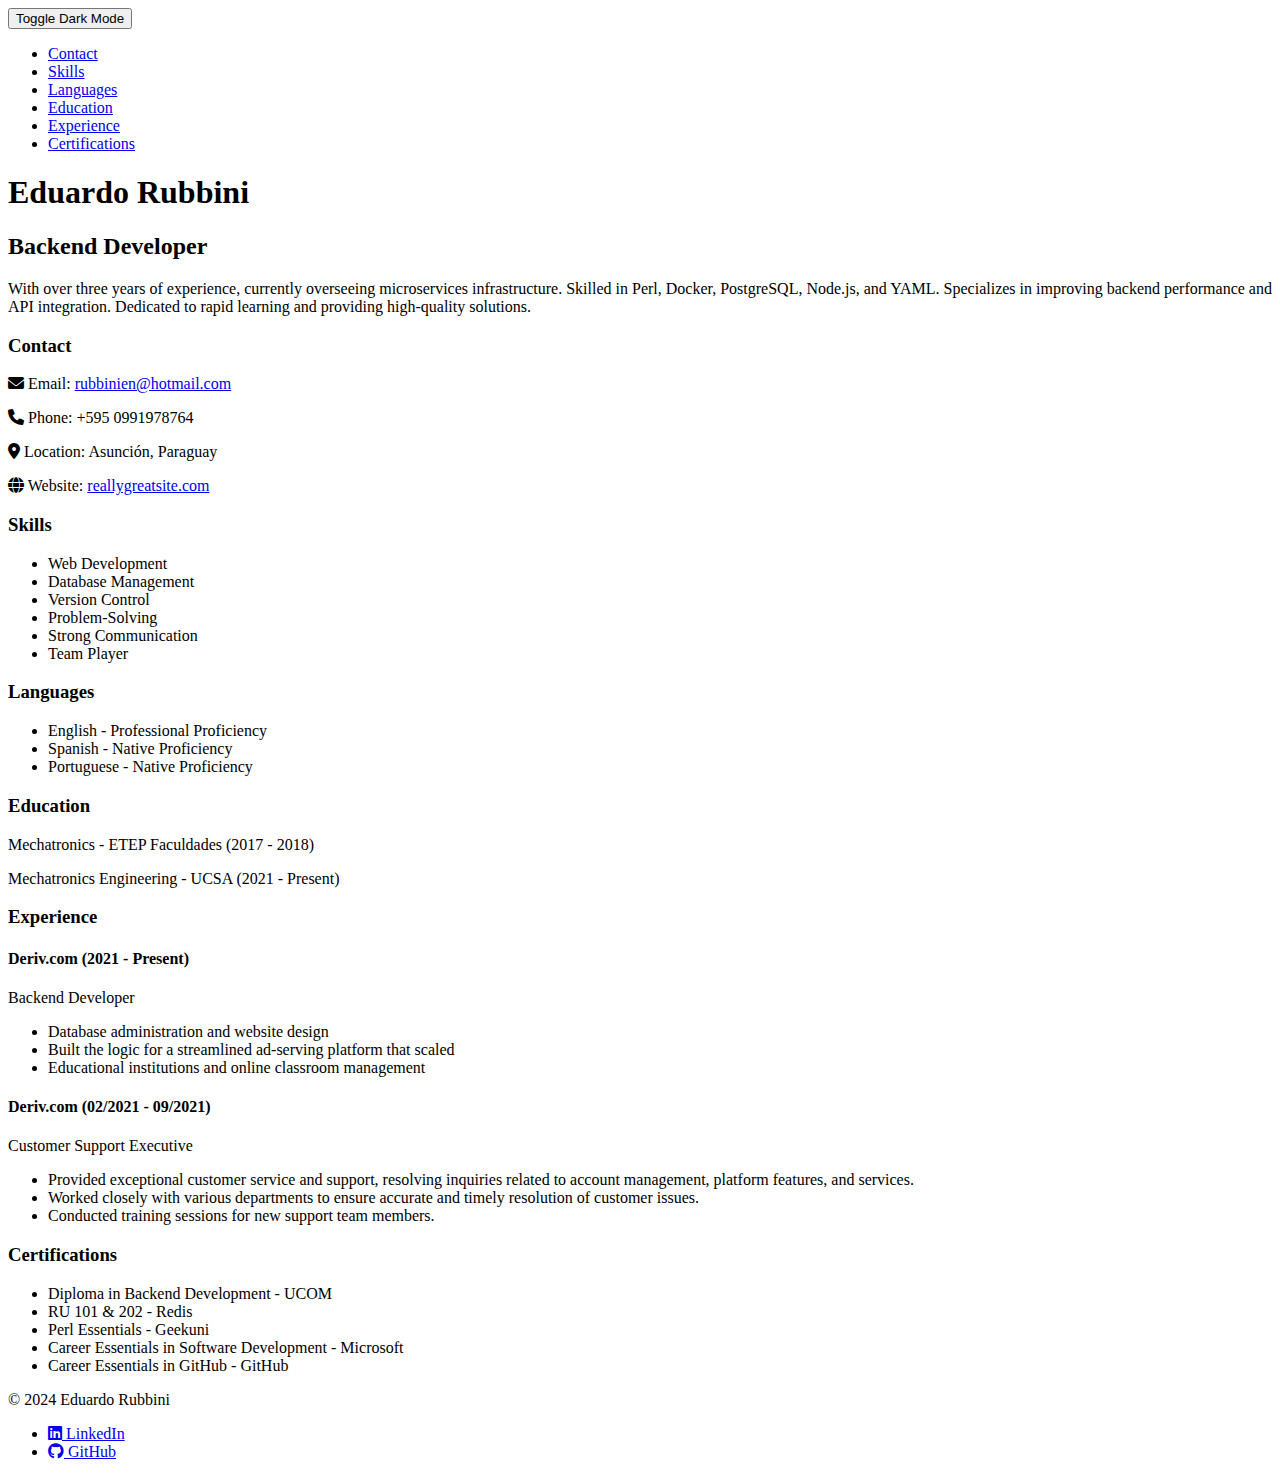
==== resume_en.html @ 29ddb5d4 "Create resume_en.html" ====
<!DOCTYPE html>
<html lang="en">
<head>
    <meta charset="UTF-8">
    <meta name="viewport" content="width=device-width, initial-scale=1.0">
    <title>Eduardo Rubbini - Resume</title>
    <meta name="description" content="Eduardo Rubbini's professional resume, showcasing skills, experience, and education.">
    <link rel="stylesheet" href="styles.css">
    <link rel="stylesheet" href="https://cdnjs.cloudflare.com/ajax/libs/font-awesome/6.0.0-beta3/css/all.min.css">
    <link rel="icon" href="favicon.ico" type="image/x-icon">
    <script src="scripts.js" defer></script>
    <script async src="https://www.googletagmanager.com/gtag/js?id=YOUR_TRACKING_ID"></script>
    <script>
        window.dataLayer = window.dataLayer || [];
        function gtag(){dataLayer.push(arguments);}
        gtag('js', new Date());
        gtag('config', 'YOUR_TRACKING_ID');
    </script>
</head>
<body>
    <button id="darkModeToggle">Toggle Dark Mode</button>
    <nav aria-label="Main Navigation">
        <ul>
            <li><a href="#contact">Contact</a></li>
            <li><a href="#skills">Skills</a></li>
            <li><a href="#languages">Languages</a></li>
            <li><a href="#education">Education</a></li>
            <li><a href="#experience">Experience</a></li>
            <li><a href="#certifications">Certifications</a></li>
        </ul>
    </nav>
    <div class="container">
        <h1>Eduardo Rubbini</h1>
        <h2>Backend Developer</h2>
        <p>With over three years of experience, currently overseeing microservices infrastructure. Skilled in Perl, Docker, PostgreSQL, Node.js, and YAML. Specializes in improving backend performance and API integration. Dedicated to rapid learning and providing high-quality solutions.</p>

        <h3 id="contact">Contact</h3>
        <p><i class="fas fa-envelope"></i> Email: <a href="mailto:rubbinien@hotmail.com">rubbinien@hotmail.com</a></p>
        <p><i class="fas fa-phone"></i> Phone: +595 0991978764</p>
        <p><i class="fas fa-map-marker-alt"></i> Location: Asunción, Paraguay</p>
        <p><i class="fas fa-globe"></i> Website: <a href="http://reallygreatsite.com">reallygreatsite.com</a></p>

        <h3 id="skills">Skills</h3>
        <ul>
            <li>Web Development</li>
            <li>Database Management</li>
            <li>Version Control</li>
            <li>Problem-Solving</li>
            <li>Strong Communication</li>
            <li>Team Player</li>
        </ul>

        <h3 id="languages">Languages</h3>
        <ul>
            <li>English - Professional Proficiency</li>
            <li>Spanish - Native Proficiency</li>
            <li>Portuguese - Native Proficiency</li>
        </ul>

        <h3 id="education">Education</h3>
        <p>Mechatronics - ETEP Faculdades (2017 - 2018)</p>
        <p>Mechatronics Engineering - UCSA (2021 - Present)</p>

        <h3 id="experience">Experience</h3>
        <h4>Deriv.com (2021 - Present)</h4>
        <p>Backend Developer</p>
        <ul>
            <li>Database administration and website design</li>
            <li>Built the logic for a streamlined ad-serving platform that scaled</li>
            <li>Educational institutions and online classroom management</li>
        </ul>

        <h4>Deriv.com (02/2021 - 09/2021)</h4>
        <p>Customer Support Executive</p>
        <ul>
            <li>Provided exceptional customer service and support, resolving inquiries related to account management, platform features, and services.</li>
            <li>Worked closely with various departments to ensure accurate and timely resolution of customer issues.</li>
            <li>Conducted training sessions for new support team members.</li>
        </ul>

        <h3 id="certifications">Certifications</h3>
        <ul>
            <li>Diploma in Backend Development - UCOM</li>
            <li>RU 101 & 202 - Redis</li>
            <li>Perl Essentials - Geekuni</li>
            <li>Career Essentials in Software Development - Microsoft</li>
            <li>Career Essentials in GitHub - GitHub</li>
        </ul>
    </div>
    <footer>
        <p>&copy; 2024 Eduardo Rubbini</p>
        <ul>
            <li><a href="https://linkedin.com/in/eduardo-rubbini"><i class="fab fa-linkedin"></i> LinkedIn</a></li>
            <li><a href="https://github.com/eduardo-deriv"><i class="fab fa-github"></i> GitHub</a></li>
        </ul>
    </footer>
</body>
</html>
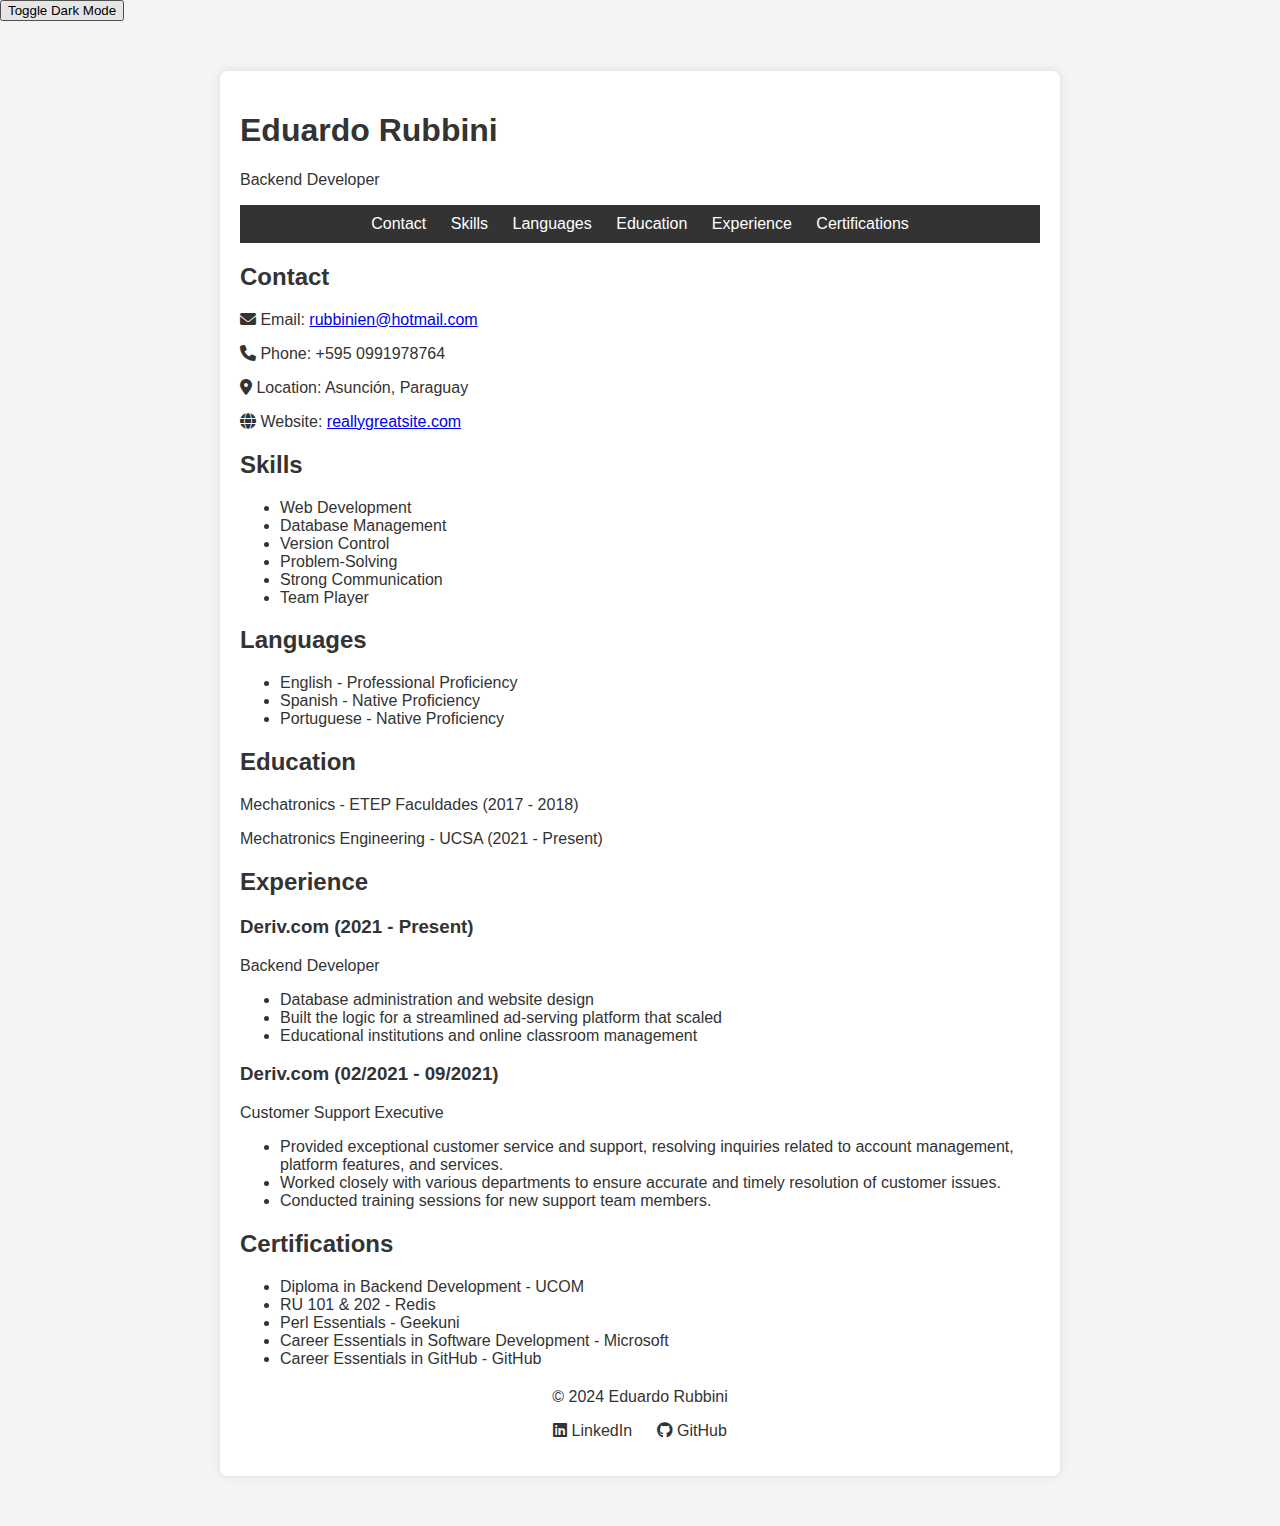
==== commit 25b84a1a: "Update resume_en.html" ====
--- a/resume_en.html
+++ b/resume_en.html
@@ -5,94 +5,102 @@
     <meta name="viewport" content="width=device-width, initial-scale=1.0">
     <title>Eduardo Rubbini - Resume</title>
     <meta name="description" content="Eduardo Rubbini's professional resume, showcasing skills, experience, and education.">
+    <link rel="stylesheet" href="https://fonts.googleapis.com/css?family=Roboto:400,700&display=swap">
     <link rel="stylesheet" href="styles.css">
     <link rel="stylesheet" href="https://cdnjs.cloudflare.com/ajax/libs/font-awesome/6.0.0-beta3/css/all.min.css">
     <link rel="icon" href="favicon.ico" type="image/x-icon">
     <script src="scripts.js" defer></script>
-    <script async src="https://www.googletagmanager.com/gtag/js?id=YOUR_TRACKING_ID"></script>
-    <script>
-        window.dataLayer = window.dataLayer || [];
-        function gtag(){dataLayer.push(arguments);}
-        gtag('js', new Date());
-        gtag('config', 'YOUR_TRACKING_ID');
-    </script>
 </head>
 <body>
     <button id="darkModeToggle">Toggle Dark Mode</button>
-    <nav aria-label="Main Navigation">
-        <ul>
-            <li><a href="#contact">Contact</a></li>
-            <li><a href="#skills">Skills</a></li>
-            <li><a href="#languages">Languages</a></li>
-            <li><a href="#education">Education</a></li>
-            <li><a href="#experience">Experience</a></li>
-            <li><a href="#certifications">Certifications</a></li>
-        </ul>
-    </nav>
     <div class="container">
-        <h1>Eduardo Rubbini</h1>
-        <h2>Backend Developer</h2>
-        <p>With over three years of experience, currently overseeing microservices infrastructure. Skilled in Perl, Docker, PostgreSQL, Node.js, and YAML. Specializes in improving backend performance and API integration. Dedicated to rapid learning and providing high-quality solutions.</p>
+        <header class="header">
+            <h1>Eduardo Rubbini</h1>
+            <p>Backend Developer</p>
+        </header>
+        <nav class="nav">
+            <ul>
+                <li><a href="#contact">Contact</a></li>
+                <li><a href="#skills">Skills</a></li>
+                <li><a href="#languages">Languages</a></li>
+                <li><a href="#education">Education</a></li>
+                <li><a href="#experience">Experience</a></li>
+                <li><a href="#certifications">Certifications</a></li>
+            </ul>
+        </nav>
+        <main>
+            <section id="contact">
+                <h2>Contact</h2>
+                <p><i class="fas fa-envelope"></i> Email: <a href="mailto:rubbinien@hotmail.com">rubbinien@hotmail.com</a></p>
+                <p><i class="fas fa-phone"></i> Phone: +595 0991978764</p>
+                <p><i class="fas fa-map-marker-alt"></i> Location: Asunción, Paraguay</p>
+                <p><i class="fas fa-globe"></i> Website: <a href="http://reallygreatsite.com">reallygreatsite.com</a></p>
+            </section>
 
-        <h3 id="contact">Contact</h3>
-        <p><i class="fas fa-envelope"></i> Email: <a href="mailto:rubbinien@hotmail.com">rubbinien@hotmail.com</a></p>
-        <p><i class="fas fa-phone"></i> Phone: +595 0991978764</p>
-        <p><i class="fas fa-map-marker-alt"></i> Location: Asunción, Paraguay</p>
-        <p><i class="fas fa-globe"></i> Website: <a href="http://reallygreatsite.com">reallygreatsite.com</a></p>
+            <section id="skills">
+                <h2>Skills</h2>
+                <ul>
+                    <li>Web Development</li>
+                    <li>Database Management</li>
+                    <li>Version Control</li>
+                    <li>Problem-Solving</li>
+                    <li>Strong Communication</li>
+                    <li>Team Player</li>
+                </ul>
+            </section>
 
-        <h3 id="skills">Skills</h3>
-        <ul>
-            <li>Web Development</li>
-            <li>Database Management</li>
-            <li>Version Control</li>
-            <li>Problem-Solving</li>
-            <li>Strong Communication</li>
-            <li>Team Player</li>
-        </ul>
+            <section id="languages">
+                <h2>Languages</h2>
+                <ul>
+                    <li>English - Professional Proficiency</li>
+                    <li>Spanish - Native Proficiency</li>
+                    <li>Portuguese - Native Proficiency</li>
+                </ul>
+            </section>
 
-        <h3 id="languages">Languages</h3>
-        <ul>
-            <li>English - Professional Proficiency</li>
-            <li>Spanish - Native Proficiency</li>
-            <li>Portuguese - Native Proficiency</li>
-        </ul>
+            <section id="education">
+                <h2>Education</h2>
+                <p>Mechatronics - ETEP Faculdades (2017 - 2018)</p>
+                <p>Mechatronics Engineering - UCSA (2021 - Present)</p>
+            </section>
 
-        <h3 id="education">Education</h3>
-        <p>Mechatronics - ETEP Faculdades (2017 - 2018)</p>
-        <p>Mechatronics Engineering - UCSA (2021 - Present)</p>
+            <section id="experience">
+                <h2>Experience</h2>
+                <h3>Deriv.com (2021 - Present)</h3>
+                <p>Backend Developer</p>
+                <ul>
+                    <li>Database administration and website design</li>
+                    <li>Built the logic for a streamlined ad-serving platform that scaled</li>
+                    <li>Educational institutions and online classroom management</li>
+                </ul>
 
-        <h3 id="experience">Experience</h3>
-        <h4>Deriv.com (2021 - Present)</h4>
-        <p>Backend Developer</p>
-        <ul>
-            <li>Database administration and website design</li>
-            <li>Built the logic for a streamlined ad-serving platform that scaled</li>
-            <li>Educational institutions and online classroom management</li>
-        </ul>
+                <h3>Deriv.com (02/2021 - 09/2021)</h3>
+                <p>Customer Support Executive</p>
+                <ul>
+                    <li>Provided exceptional customer service and support, resolving inquiries related to account management, platform features, and services.</li>
+                    <li>Worked closely with various departments to ensure accurate and timely resolution of customer issues.</li>
+                    <li>Conducted training sessions for new support team members.</li>
+                </ul>
+            </section>
 
-        <h4>Deriv.com (02/2021 - 09/2021)</h4>
-        <p>Customer Support Executive</p>
-        <ul>
-            <li>Provided exceptional customer service and support, resolving inquiries related to account management, platform features, and services.</li>
-            <li>Worked closely with various departments to ensure accurate and timely resolution of customer issues.</li>
-            <li>Conducted training sessions for new support team members.</li>
-        </ul>
-
-        <h3 id="certifications">Certifications</h3>
-        <ul>
-            <li>Diploma in Backend Development - UCOM</li>
-            <li>RU 101 & 202 - Redis</li>
-            <li>Perl Essentials - Geekuni</li>
-            <li>Career Essentials in Software Development - Microsoft</li>
-            <li>Career Essentials in GitHub - GitHub</li>
-        </ul>
+            <section id="certifications">
+                <h2>Certifications</h2>
+                <ul>
+                    <li>Diploma in Backend Development - UCOM</li>
+                    <li>RU 101 & 202 - Redis</li>
+                    <li>Perl Essentials - Geekuni</li>
+                    <li>Career Essentials in Software Development - Microsoft</li>
+                    <li>Career Essentials in GitHub - GitHub</li>
+                </ul>
+            </section>
+        </main>
+        <footer>
+            <p>&copy; 2024 Eduardo Rubbini</p>
+            <ul>
+                <li><a href="https://linkedin.com/in/eduardo-rubbini"><i class="fab fa-linkedin"></i> LinkedIn</a></li>
+                <li><a href="https://github.com/eduardo-deriv"><i class="fab fa-github"></i> GitHub</a></li>
+            </ul>
+        </footer>
     </div>
-    <footer>
-        <p>&copy; 2024 Eduardo Rubbini</p>
-        <ul>
-            <li><a href="https://linkedin.com/in/eduardo-rubbini"><i class="fab fa-linkedin"></i> LinkedIn</a></li>
-            <li><a href="https://github.com/eduardo-deriv"><i class="fab fa-github"></i> GitHub</a></li>
-        </ul>
-    </footer>
 </body>
 </html>
--- a/styles.css
+++ b/styles.css
@@ -0,0 +1,72 @@
+body {
+    font-family: Arial, sans-serif;
+    margin: 0;
+    padding: 0;
+    background-color: #f4f4f4;
+    color: #333;
+}
+.container {
+    max-width: 800px;
+    margin: 50px auto;
+    padding: 20px;
+    background: white;
+    box-shadow: 0 0 10px rgba(0,0,0,0.1);
+    border-radius: 8px;
+}
+h1, h2, h3, h4 {
+    color: #333;
+}
+.nav {
+    background: #333;
+    padding: 10px;
+    text-align: center;
+}
+.nav ul {
+    list-style: none;
+    padding: 0;
+    margin: 0;
+}
+.nav ul li {
+    display: inline;
+    margin: 0 10px;
+}
+.nav ul li a {
+    color: white;
+    text-decoration: none;
+}
+.dark-mode {
+    background-color: #333;
+    color: #f4f4f4;
+}
+.dark-mode .container {
+    background: #444;
+}
+html {
+    scroll-behavior: smooth;
+}
+@media (max-width: 600px) {
+    .container {
+        margin: 20px;
+        padding: 10px;
+    }
+    .nav ul li {
+        display: block;
+        margin: 5px 0;
+    }
+}
+footer {
+    text-align: center;
+    margin-top: 20px;
+}
+footer ul {
+    list-style: none;
+    padding: 0;
+}
+footer ul li {
+    display: inline;
+    margin: 0 10px;
+}
+footer ul li a {
+    color: #333;
+    text-decoration: none;
+}
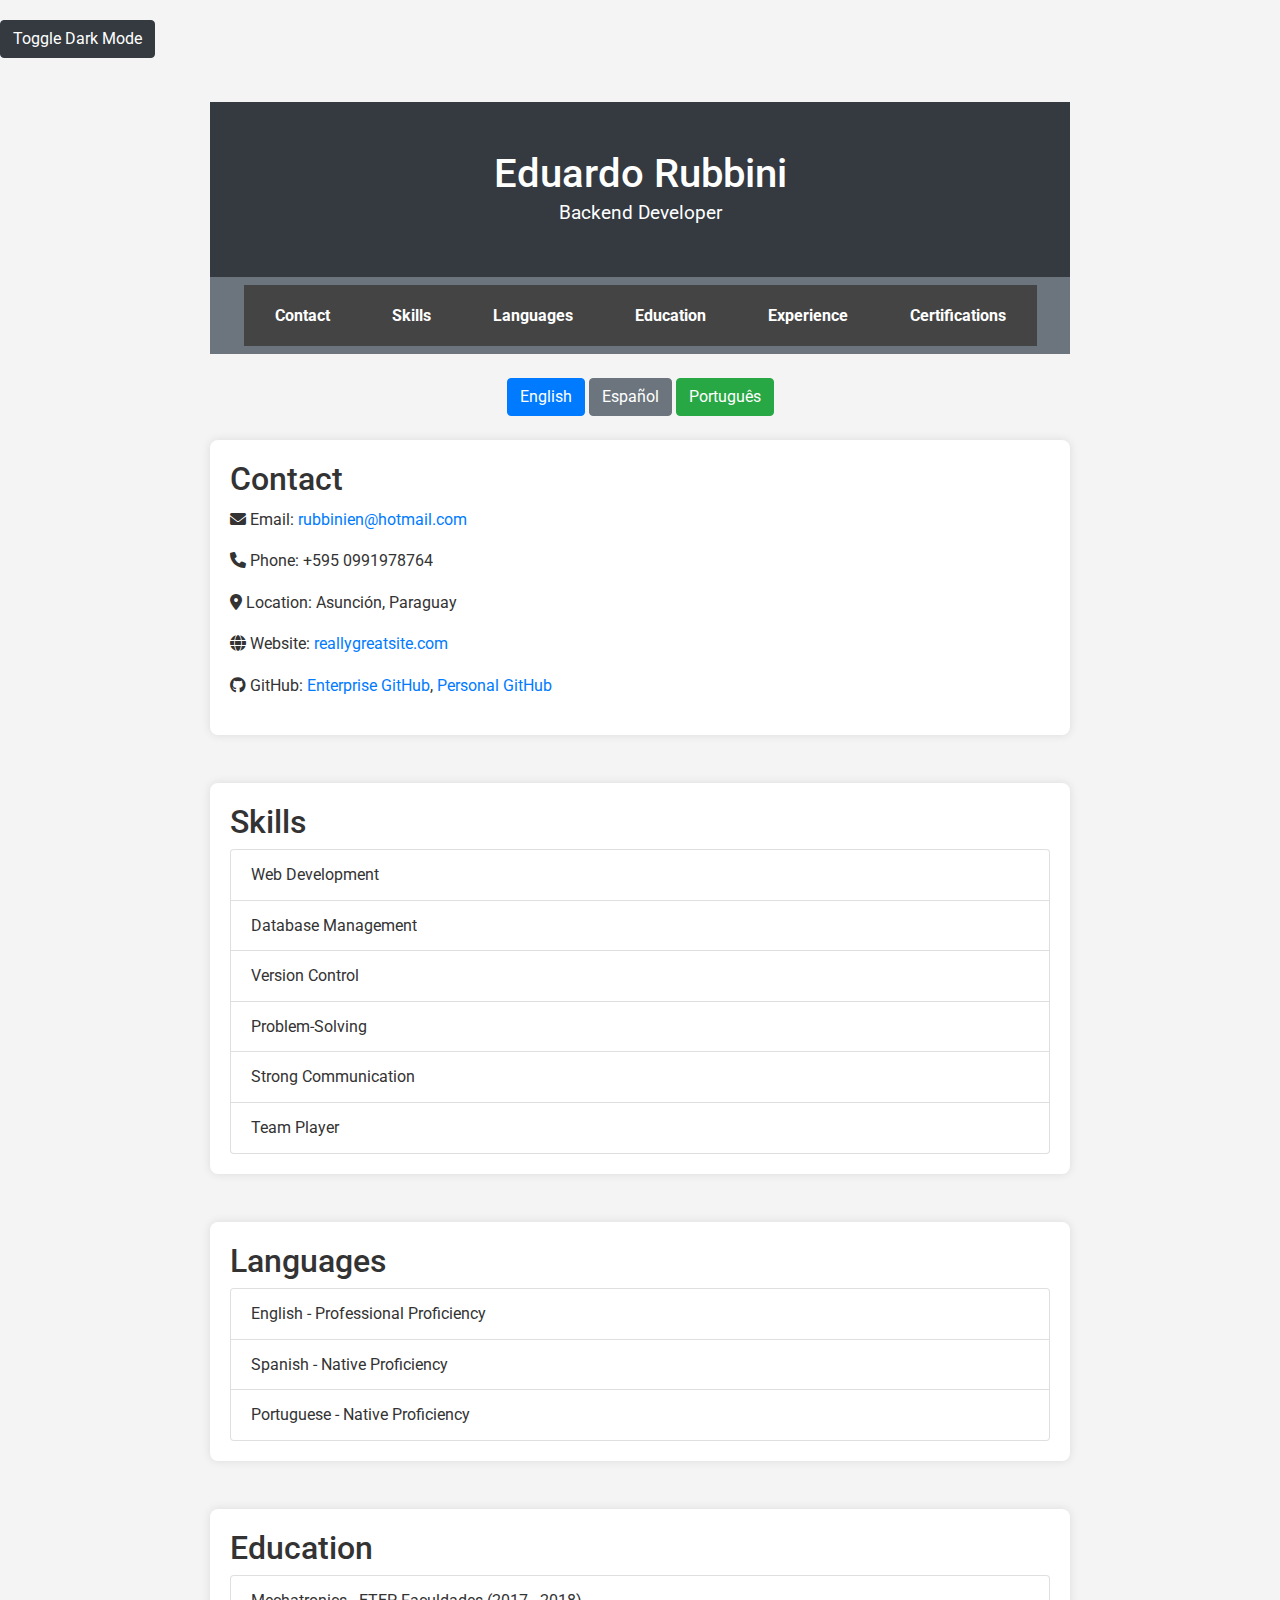
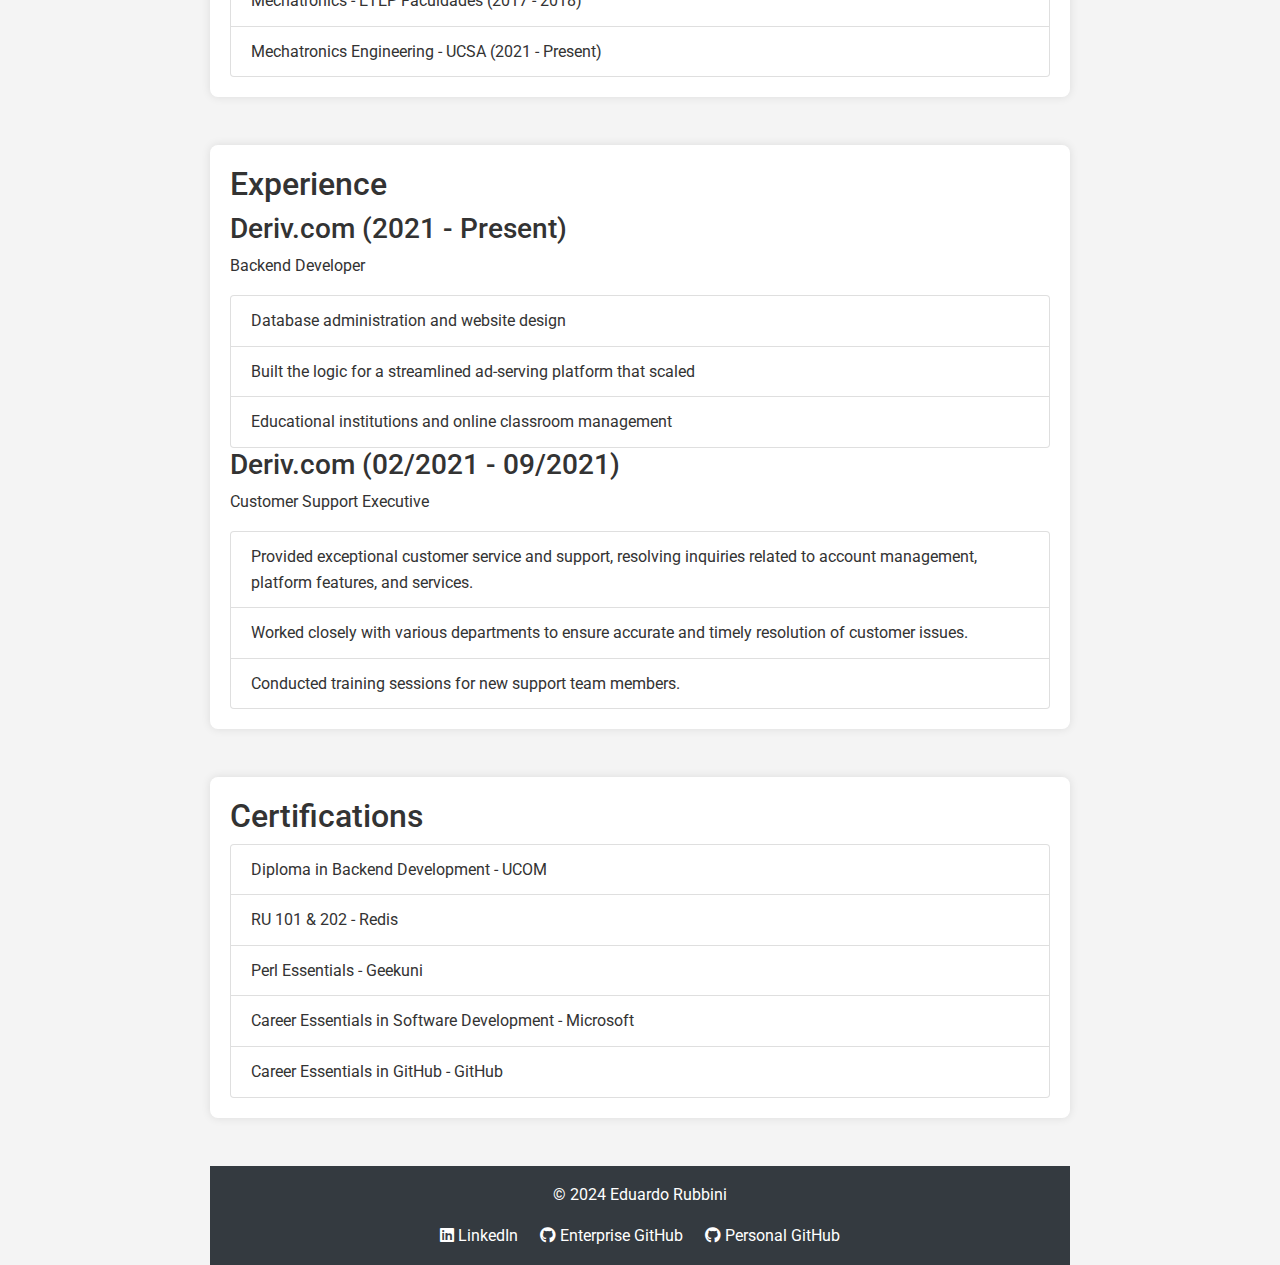
==== commit 6a7d804a: "Update resume_en.html" ====
--- a/resume_en.html
+++ b/resume_en.html
@@ -5,100 +5,113 @@
     <meta name="viewport" content="width=device-width, initial-scale=1.0">
     <title>Eduardo Rubbini - Resume</title>
     <meta name="description" content="Eduardo Rubbini's professional resume, showcasing skills, experience, and education.">
+    <link href="https://stackpath.bootstrapcdn.com/bootstrap/4.5.2/css/bootstrap.min.css" rel="stylesheet">
     <link rel="stylesheet" href="https://fonts.googleapis.com/css?family=Roboto:400,700&display=swap">
     <link rel="stylesheet" href="styles.css">
     <link rel="stylesheet" href="https://cdnjs.cloudflare.com/ajax/libs/font-awesome/6.0.0-beta3/css/all.min.css">
     <link rel="icon" href="favicon.ico" type="image/x-icon">
+    <script src="https://code.jquery.com/jquery-3.5.1.slim.min.js"></script>
+    <script src="https://cdn.jsdelivr.net/npm/@popperjs/core@2.9.2/dist/umd/popper.min.js"></script>
+    <script src="https://stackpath.bootstrapcdn.com/bootstrap/4.5.2/js/bootstrap.min.js"></script>
     <script src="scripts.js" defer></script>
 </head>
 <body>
-    <button id="darkModeToggle">Toggle Dark Mode</button>
-    <div class="container">
-        <header class="header">
+    <button id="darkModeToggle" class="btn btn-dark">Toggle Dark Mode</button>
+    <div class="container mt-4">
+        <header class="header text-center bg-dark text-white py-5">
             <h1>Eduardo Rubbini</h1>
             <p>Backend Developer</p>
         </header>
-        <nav class="nav">
-            <ul>
-                <li><a href="#contact">Contact</a></li>
-                <li><a href="#skills">Skills</a></li>
-                <li><a href="#languages">Languages</a></li>
-                <li><a href="#education">Education</a></li>
-                <li><a href="#experience">Experience</a></li>
-                <li><a href="#certifications">Certifications</a></li>
+        <nav class="nav justify-content-center bg-secondary py-2">
+            <ul class="nav">
+                <li class="nav-item"><a class="nav-link text-white" href="#contact">Contact</a></li>
+                <li class="nav-item"><a class="nav-link text-white" href="#skills">Skills</a></li>
+                <li class="nav-item"><a class="nav-link text-white" href="#languages">Languages</a></li>
+                <li class="nav-item"><a class="nav-link text-white" href="#education">Education</a></li>
+                <li class="nav-item"><a class="nav-link text-white" href="#experience">Experience</a></li>
+                <li class="nav-item"><a class="nav-link text-white" href="#certifications">Certifications</a></li>
             </ul>
         </nav>
         <main>
-            <section id="contact">
+            <div class="language-buttons text-center mt-4 mb-4">
+                <a href="resume_en.html" class="btn btn-primary">English</a>
+                <a href="resume_es.html" class="btn btn-secondary">Español</a>
+                <a href="resume_pt.html" class="btn btn-success">Português</a>
+            </div>
+            <section id="contact" class="mb-5">
                 <h2>Contact</h2>
                 <p><i class="fas fa-envelope"></i> Email: <a href="mailto:rubbinien@hotmail.com">rubbinien@hotmail.com</a></p>
                 <p><i class="fas fa-phone"></i> Phone: +595 0991978764</p>
                 <p><i class="fas fa-map-marker-alt"></i> Location: Asunción, Paraguay</p>
                 <p><i class="fas fa-globe"></i> Website: <a href="http://reallygreatsite.com">reallygreatsite.com</a></p>
+                <p><i class="fab fa-github"></i> GitHub: <a href="https://github.com/eduardo-deriv">Enterprise GitHub</a>, <a href="https://github.com/your-personal-github">Personal GitHub</a></p>
             </section>
 
-            <section id="skills">
+            <section id="skills" class="mb-5">
                 <h2>Skills</h2>
-                <ul>
-                    <li>Web Development</li>
-                    <li>Database Management</li>
-                    <li>Version Control</li>
-                    <li>Problem-Solving</li>
-                    <li>Strong Communication</li>
-                    <li>Team Player</li>
+                <ul class="list-group">
+                    <li class="list-group-item">Web Development</li>
+                    <li class="list-group-item">Database Management</li>
+                    <li class="list-group-item">Version Control</li>
+                    <li class="list-group-item">Problem-Solving</li>
+                    <li class="list-group-item">Strong Communication</li>
+                    <li class="list-group-item">Team Player</li>
                 </ul>
             </section>
 
-            <section id="languages">
+            <section id="languages" class="mb-5">
                 <h2>Languages</h2>
-                <ul>
-                    <li>English - Professional Proficiency</li>
-                    <li>Spanish - Native Proficiency</li>
-                    <li>Portuguese - Native Proficiency</li>
+                <ul class="list-group">
+                    <li class="list-group-item">English - Professional Proficiency</li>
+                    <li class="list-group-item">Spanish - Native Proficiency</li>
+                    <li class="list-group-item">Portuguese - Native Proficiency</li>
                 </ul>
             </section>
 
-            <section id="education">
+            <section id="education" class="mb-5">
                 <h2>Education</h2>
-                <p>Mechatronics - ETEP Faculdades (2017 - 2018)</p>
-                <p>Mechatronics Engineering - UCSA (2021 - Present)</p>
+                <ul class="list-group">
+                    <li class="list-group-item">Mechatronics - ETEP Faculdades (2017 - 2018)</li>
+                    <li class="list-group-item">Mechatronics Engineering - UCSA (2021 - Present)</li>
+                </ul>
             </section>
 
-            <section id="experience">
+            <section id="experience" class="mb-5">
                 <h2>Experience</h2>
                 <h3>Deriv.com (2021 - Present)</h3>
                 <p>Backend Developer</p>
-                <ul>
-                    <li>Database administration and website design</li>
-                    <li>Built the logic for a streamlined ad-serving platform that scaled</li>
-                    <li>Educational institutions and online classroom management</li>
+                <ul class="list-group">
+                    <li class="list-group-item">Database administration and website design</li>
+                    <li class="list-group-item">Built the logic for a streamlined ad-serving platform that scaled</li>
+                    <li class="list-group-item">Educational institutions and online classroom management</li>
                 </ul>
 
                 <h3>Deriv.com (02/2021 - 09/2021)</h3>
                 <p>Customer Support Executive</p>
-                <ul>
-                    <li>Provided exceptional customer service and support, resolving inquiries related to account management, platform features, and services.</li>
-                    <li>Worked closely with various departments to ensure accurate and timely resolution of customer issues.</li>
-                    <li>Conducted training sessions for new support team members.</li>
+                <ul class="list-group">
+                    <li class="list-group-item">Provided exceptional customer service and support, resolving inquiries related to account management, platform features, and services.</li>
+                    <li class="list-group-item">Worked closely with various departments to ensure accurate and timely resolution of customer issues.</li>
+                    <li class="list-group-item">Conducted training sessions for new support team members.</li>
                 </ul>
             </section>
 
-            <section id="certifications">
+            <section id="certifications" class="mb-5">
                 <h2>Certifications</h2>
-                <ul>
-                    <li>Diploma in Backend Development - UCOM</li>
-                    <li>RU 101 & 202 - Redis</li>
-                    <li>Perl Essentials - Geekuni</li>
-                    <li>Career Essentials in Software Development - Microsoft</li>
-                    <li>Career Essentials in GitHub - GitHub</li>
+                <ul class="list-group">
+                    <li class="list-group-item">Diploma in Backend Development - UCOM</li>
+                    <li class="list-group-item">RU 101 & 202 - Redis</li>
+                    <li class="list-group-item">Perl Essentials - Geekuni</li>
+                    <li class="list-group-item">Career Essentials in Software Development - Microsoft</li>
+                    <li class="list-group-item">Career Essentials in GitHub - GitHub</li>
                 </ul>
             </section>
         </main>
-        <footer>
+        <footer class="footer bg-dark text-white text-center py-3">
             <p>&copy; 2024 Eduardo Rubbini</p>
-            <ul>
-                <li><a href="https://linkedin.com/in/eduardo-rubbini"><i class="fab fa-linkedin"></i> LinkedIn</a></li>
-                <li><a href="https://github.com/eduardo-deriv"><i class="fab fa-github"></i> GitHub</a></li>
+            <ul class="list-inline">
+                <li class="list-inline-item"><a href="https://linkedin.com/in/eduardo-rubbini" class="text-white"><i class="fab fa-linkedin"></i> LinkedIn</a></li>
+                <li class="list-inline-item"><a href="https://github.com/eduardo-deriv" class="text-white"><i class="fab fa-github"></i> Enterprise GitHub</a></li>
+                <li class="list-inline-item"><a href="https://github.com/your-personal-github" class="text-white"><i class="fab fa-github"></i> Personal GitHub</a></li>
             </ul>
         </footer>
     </div>
--- a/styles.css
+++ b/styles.css
@@ -1,72 +1,135 @@
+/* General Styles */
 body {
-    font-family: Arial, sans-serif;
+    font-family: 'Roboto', sans-serif;
     margin: 0;
     padding: 0;
     background-color: #f4f4f4;
     color: #333;
+    line-height: 1.6;
 }
+
 .container {
-    max-width: 800px;
-    margin: 50px auto;
-    padding: 20px;
-    background: white;
-    box-shadow: 0 0 10px rgba(0,0,0,0.1);
-    border-radius: 8px;
+    max-width: 900px;
+    margin: 0 auto;
+    padding: 0 20px;
 }
-h1, h2, h3, h4 {
-    color: #333;
+
+/* Header Styles */
+.header {
+    text-align: center;
+    background: #333;
+    color: white;
+    padding: 20px 0;
 }
-.nav {
-    background: #333;
-    padding: 10px;
-    text-align: center;
+
+.header h1 {
+    margin: 0;
+    font-size: 2.5em;
 }
+
+.header p {
+    margin: 0;
+    font-size: 1.2em;
+}
+
+/* Navigation Styles */
 .nav ul {
     list-style: none;
     padding: 0;
     margin: 0;
+    text-align: center;
+    background: #444;
+    padding: 10px 0;
 }
+
 .nav ul li {
+    display: inline;
+    margin: 0 15px;
+}
+
+.nav ul li a {
+    color: white;
+    text-decoration: none;
+    font-weight: bold;
+}
+
+.nav ul li a:hover {
+    text-decoration: underline;
+}
+
+/* Section Styles */
+main section {
+    margin: 20px 0;
+    padding: 20px;
+    background: white;
+    border-radius: 8px;
+    box-shadow: 0 0 10px rgba(0, 0, 0, 0.1);
+}
+
+main section h2 {
+    margin-top: 0;
+    color: #333;
+}
+
+/* Footer Styles */
+footer {
+    text-align: center;
+    margin-top: 20px;
+    padding: 10px 0;
+    background: #333;
+    color: white;
+}
+
+footer ul {
+    list-style: none;
+    padding: 0;
+    margin: 10px 0 0;
+}
+
+footer ul li {
     display: inline;
     margin: 0 10px;
 }
-.nav ul li a {
+
+footer ul li a {
     color: white;
     text-decoration: none;
 }
+
+footer ul li a:hover {
+    text-decoration: underline;
+}
+
+/* Button Styles */
+button {
+    display: block;
+    margin: 20px auto;
+    padding: 10px 20px;
+    font-size: 1em;
+    background: #333;
+    color: white;
+    border: none;
+    border-radius: 5px;
+    cursor: pointer;
+}
+
+button:hover {
+    background: #555;
+}
+
+/* Dark Mode Styles */
 .dark-mode {
     background-color: #333;
     color: #f4f4f4;
 }
-.dark-mode .container {
+
+.dark-mode .header,
+.dark-mode .nav,
+.dark-mode footer {
     background: #444;
 }
-html {
-    scroll-behavior: smooth;
+
+.dark-mode main section {
+    background: #444;
+    box-shadow: 0 0 10px rgba(255, 255, 255, 0.1);
 }
-@media (max-width: 600px) {
-    .container {
-        margin: 20px;
-        padding: 10px;
-    }
-    .nav ul li {
-        display: block;
-        margin: 5px 0;
-    }
-}
-footer {
-    text-align: center;
-    margin-top: 20px;
-}
-footer ul {
-    list-style: none;
-    padding: 0;
-}
-footer ul li {
-    display: inline;
-    margin: 0 10px;
-}
-footer ul li a {
-    color: #333;
-    text-decoration: none;
-}
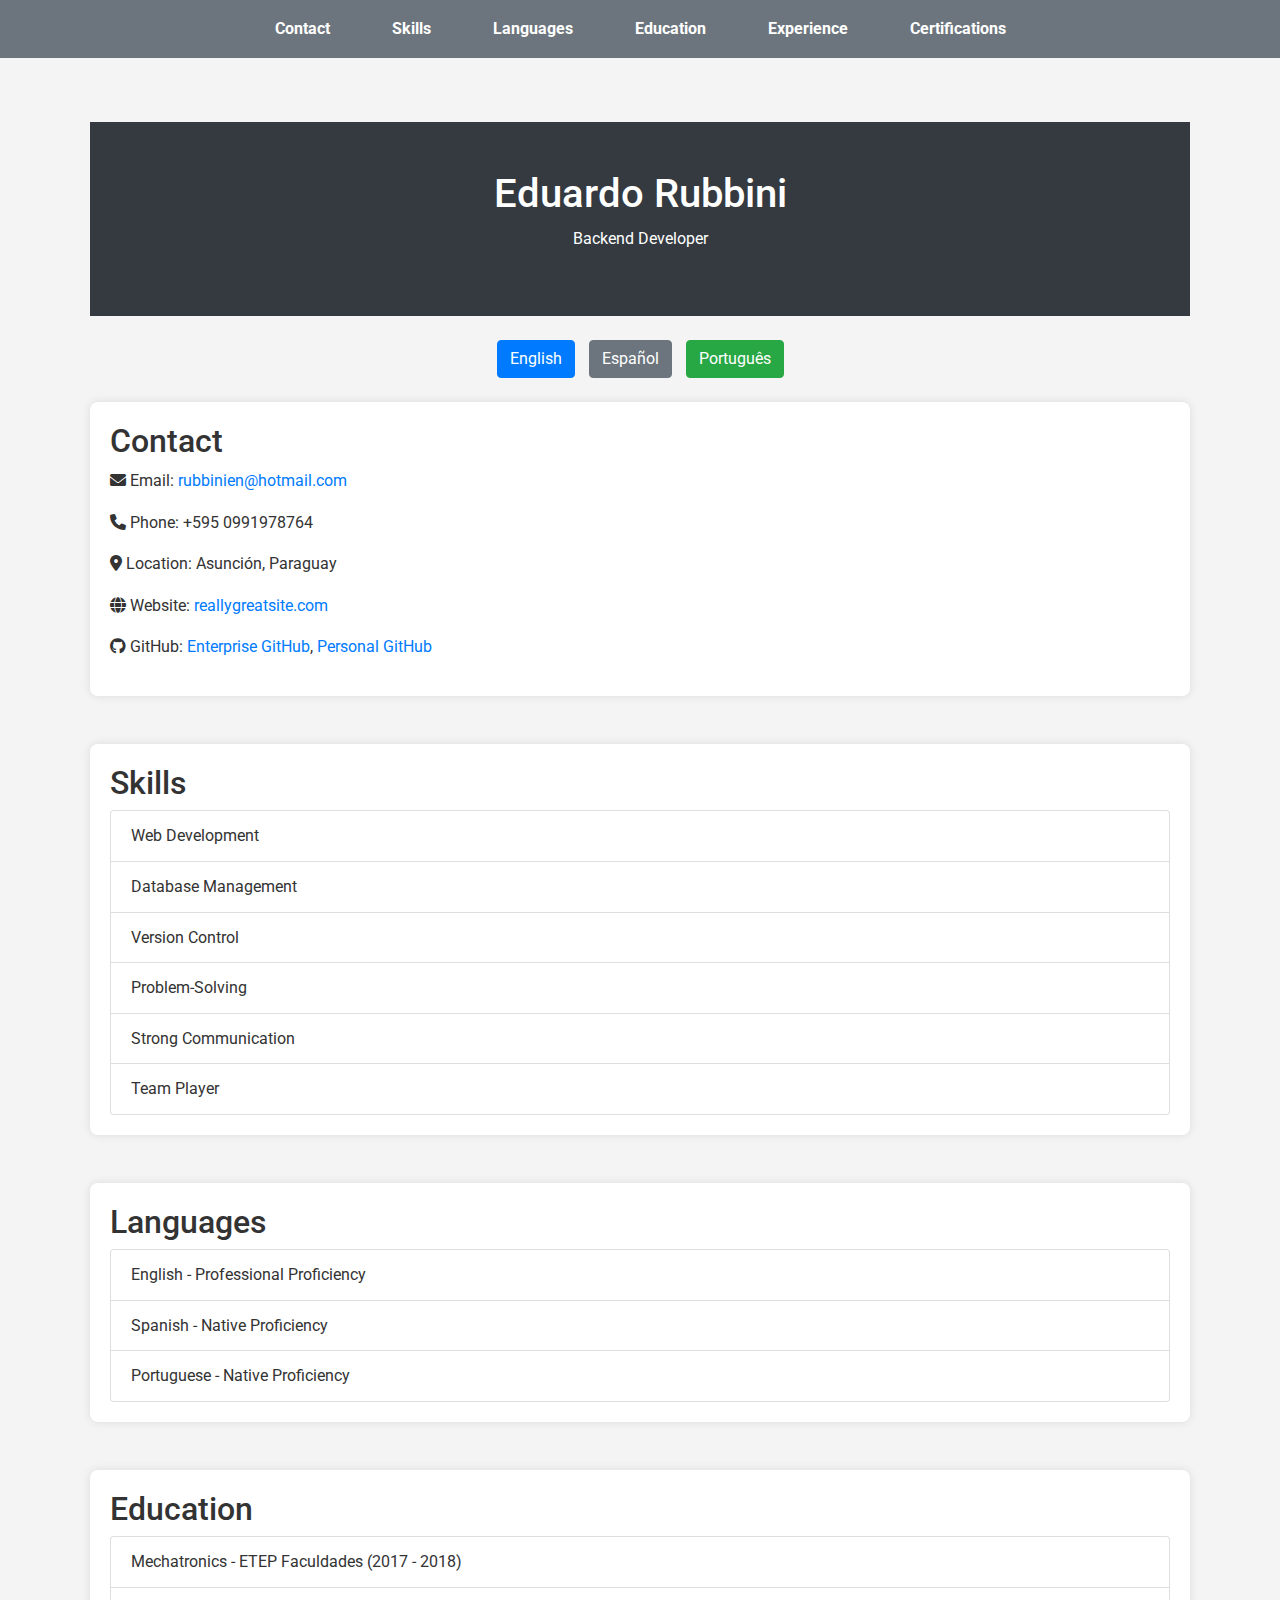
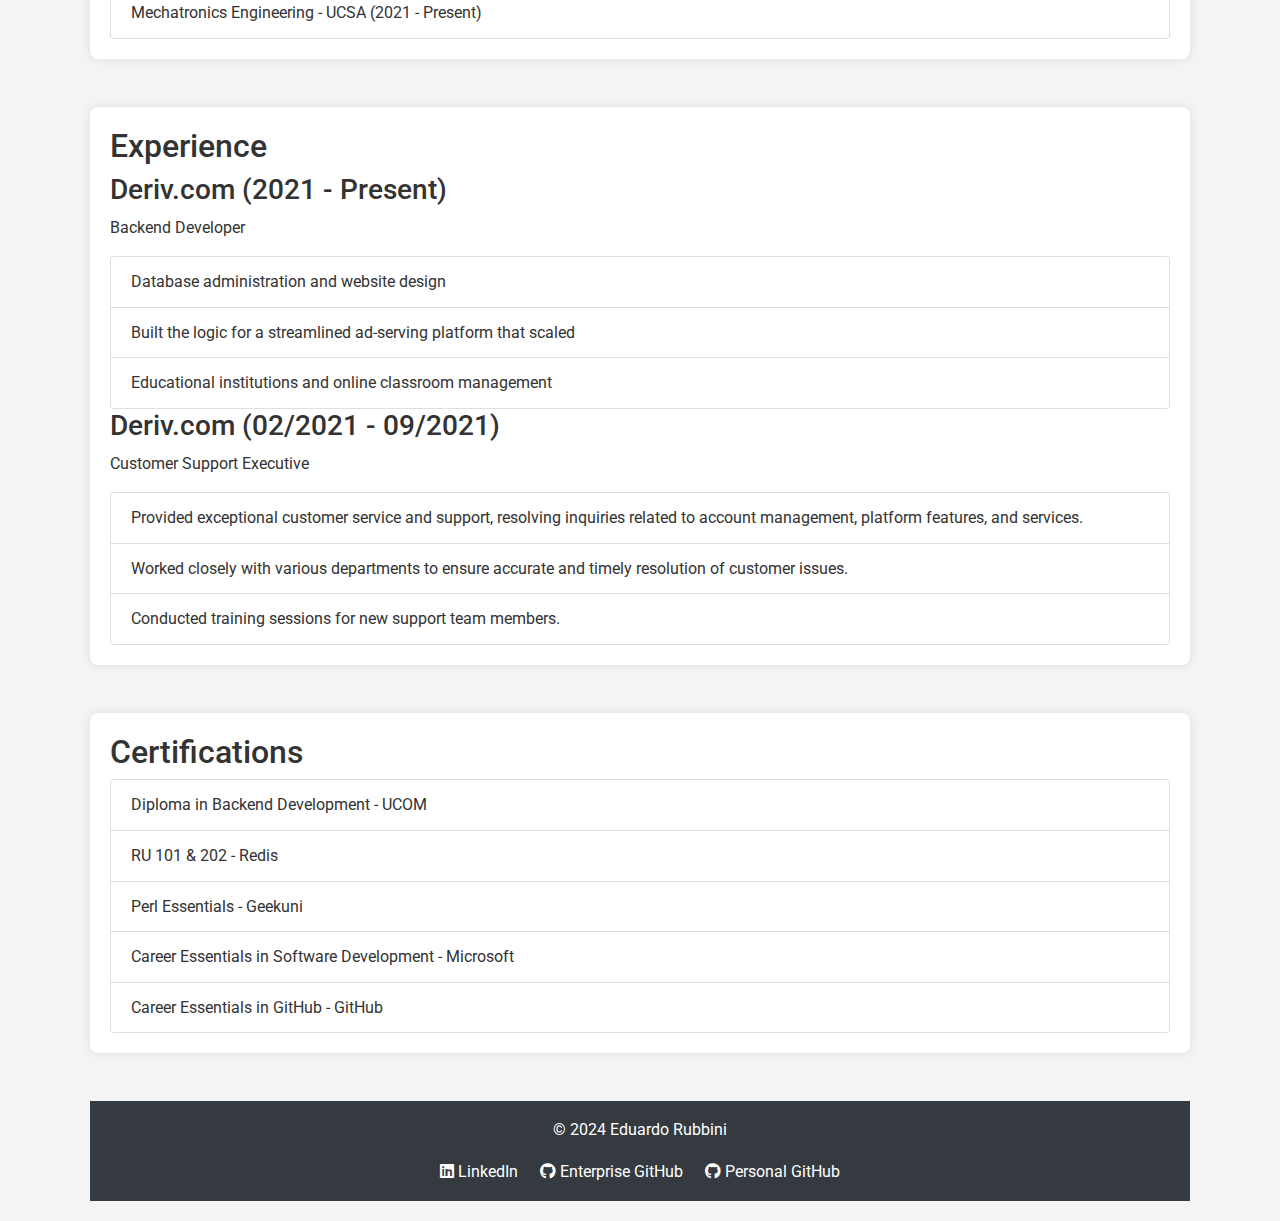
==== commit e957794a: "Update" ====
--- a/resume_en.html
+++ b/resume_en.html
@@ -16,13 +16,13 @@
     <script src="scripts.js" defer></script>
 </head>
 <body>
-    <button id="darkModeToggle" class="btn btn-dark">Toggle Dark Mode</button>
+    <button id="darkModeToggle" class="btn btn-dark"><i id="darkModeIcon" class="fas fa-moon"></i></button>
     <div class="container mt-4">
         <header class="header text-center bg-dark text-white py-5">
             <h1>Eduardo Rubbini</h1>
             <p>Backend Developer</p>
         </header>
-        <nav class="nav justify-content-center bg-secondary py-2">
+        <nav class="nav justify-content-center bg-secondary py-2 fixed-top">
             <ul class="nav">
                 <li class="nav-item"><a class="nav-link text-white" href="#contact">Contact</a></li>
                 <li class="nav-item"><a class="nav-link text-white" href="#skills">Skills</a></li>
@@ -115,5 +115,6 @@
             </ul>
         </footer>
     </div>
+    <button id="backToTop" class="btn btn-dark"><i class="fas fa-arrow-up"></i></button>
 </body>
 </html>
--- a/styles.css
+++ b/styles.css
@@ -1,4 +1,4 @@
-/* General Styles */
+/* Custom Styles */
 body {
     font-family: 'Roboto', sans-serif;
     margin: 0;
@@ -6,30 +6,53 @@
     background-color: #f4f4f4;
     color: #333;
     line-height: 1.6;
+    transition: background-color 0.3s ease, color 0.3s ease;
 }
 
-.container {
-    max-width: 900px;
-    margin: 0 auto;
-    padding: 0 20px;
+.header {
+    background: url('background.jpg') no-repeat center center;
+    background-size: cover;
+    transition: background 0.3s ease;
 }
 
-/* Header Styles */
-.header {
-    text-align: center;
-    background: #333;
-    color: white;
-    padding: 20px 0;
+.language-buttons .btn {
+    margin: 0 5px;
+    transition: background-color 0.3s ease, color 0.3s ease;
 }
 
-.header h1 {
-    margin: 0;
-    font-size: 2.5em;
+.section-title {
+    margin-top: 0;
+    color: #333;
+    transition: color 0.3s ease;
 }
 
-.header p {
-    margin: 0;
-    font-size: 1.2em;
+/* Dark Mode Styles */
+.dark-mode {
+    background-color: #333;
+    color: #f4f4f4;
+}
+
+.dark-mode .header {
+    background: #444;
+}
+
+.dark-mode .nav {
+    background: #555;
+}
+
+.dark-mode .footer {
+    background: #444;
+}
+
+.dark-mode .btn {
+    background: #666;
+    color: #f4f4f4;
+}
+
+/* Custom Spacing */
+.container {
+    padding: 20px;
+    transition: padding 0.3s ease;
 }
 
 /* Navigation Styles */
@@ -37,20 +60,20 @@
     list-style: none;
     padding: 0;
     margin: 0;
-    text-align: center;
-    background: #444;
-    padding: 10px 0;
+    transition: padding 0.3s ease, margin 0.3s ease;
 }
 
 .nav ul li {
     display: inline;
     margin: 0 15px;
+    transition: margin 0.3s ease;
 }
 
 .nav ul li a {
     color: white;
     text-decoration: none;
     font-weight: bold;
+    transition: color 0.3s ease, text-decoration 0.3s ease;
 }
 
 .nav ul li a:hover {
@@ -64,11 +87,13 @@
     background: white;
     border-radius: 8px;
     box-shadow: 0 0 10px rgba(0, 0, 0, 0.1);
+    transition: margin 0.3s ease, padding 0.3s ease, background 0.3s ease, border-radius 0.3s ease, box-shadow 0.3s ease;
 }
 
 main section h2 {
     margin-top: 0;
     color: #333;
+    transition: margin-top 0.3s ease, color 0.3s ease;
 }
 
 /* Footer Styles */
@@ -76,24 +101,26 @@
     text-align: center;
     margin-top: 20px;
     padding: 10px 0;
-    background: #333;
-    color: white;
+    transition: margin-top 0.3s ease, padding 0.3s ease;
 }
 
 footer ul {
     list-style: none;
     padding: 0;
     margin: 10px 0 0;
+    transition: padding 0.3s ease, margin 0.3s ease;
 }
 
 footer ul li {
     display: inline;
     margin: 0 10px;
+    transition: margin 0.3s ease;
 }
 
 footer ul li a {
     color: white;
     text-decoration: none;
+    transition: color 0.3s ease, text-decoration 0.3s ease;
 }
 
 footer ul li a:hover {
@@ -111,25 +138,22 @@
     border: none;
     border-radius: 5px;
     cursor: pointer;
+    transition: background-color 0.3s ease, color 0.3s ease, border-radius 0.3s ease, padding 0.3s ease;
 }
 
 button:hover {
     background: #555;
 }
 
-/* Dark Mode Styles */
-.dark-mode {
-    background-color: #333;
-    color: #f4f4f4;
+/* Back to Top Button */
+#backToTop {
+    position: fixed;
+    bottom: 20px;
+    right: 20px;
+    display: none;
+    transition: display 0.3s ease;
 }
 
-.dark-mode .header,
-.dark-mode .nav,
-.dark-mode footer {
-    background: #444;
+#backToTop.show {
+    display: block;
 }
-
-.dark-mode main section {
-    background: #444;
-    box-shadow: 0 0 10px rgba(255, 255, 255, 0.1);
-}
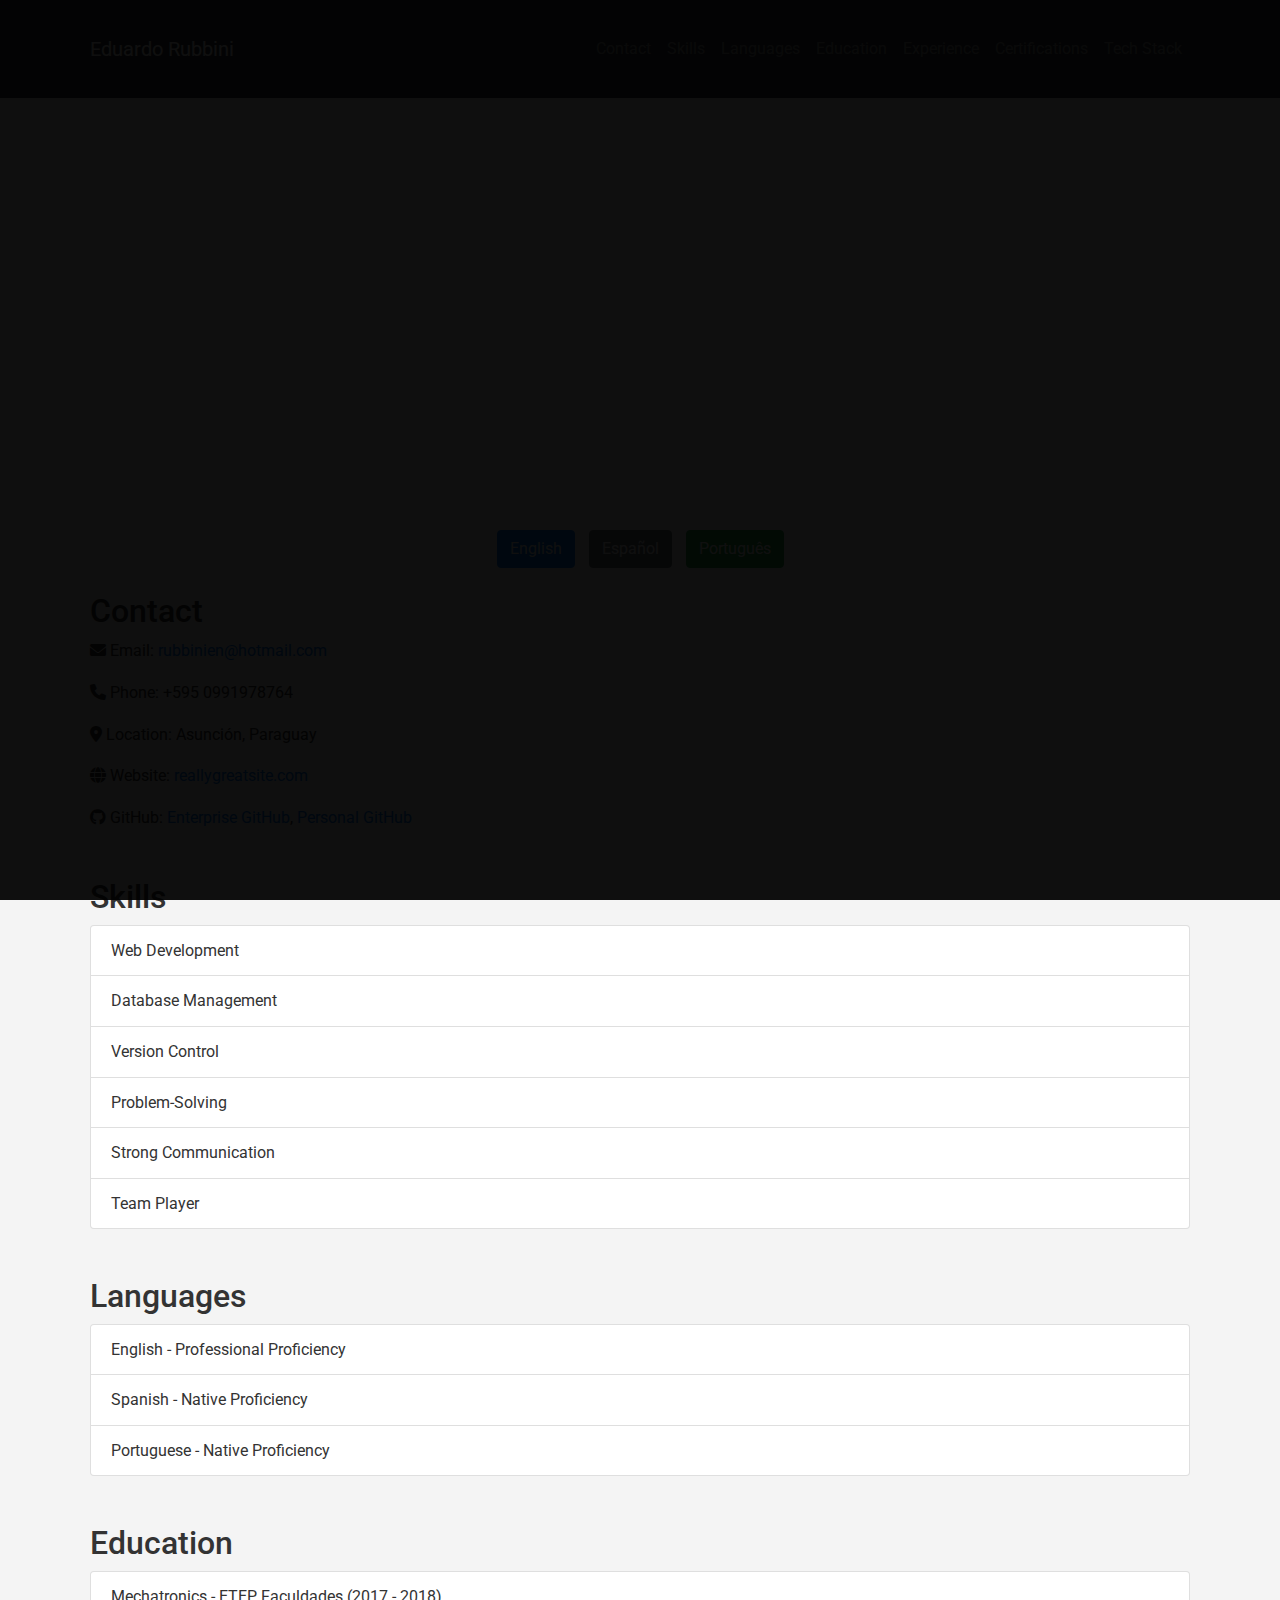
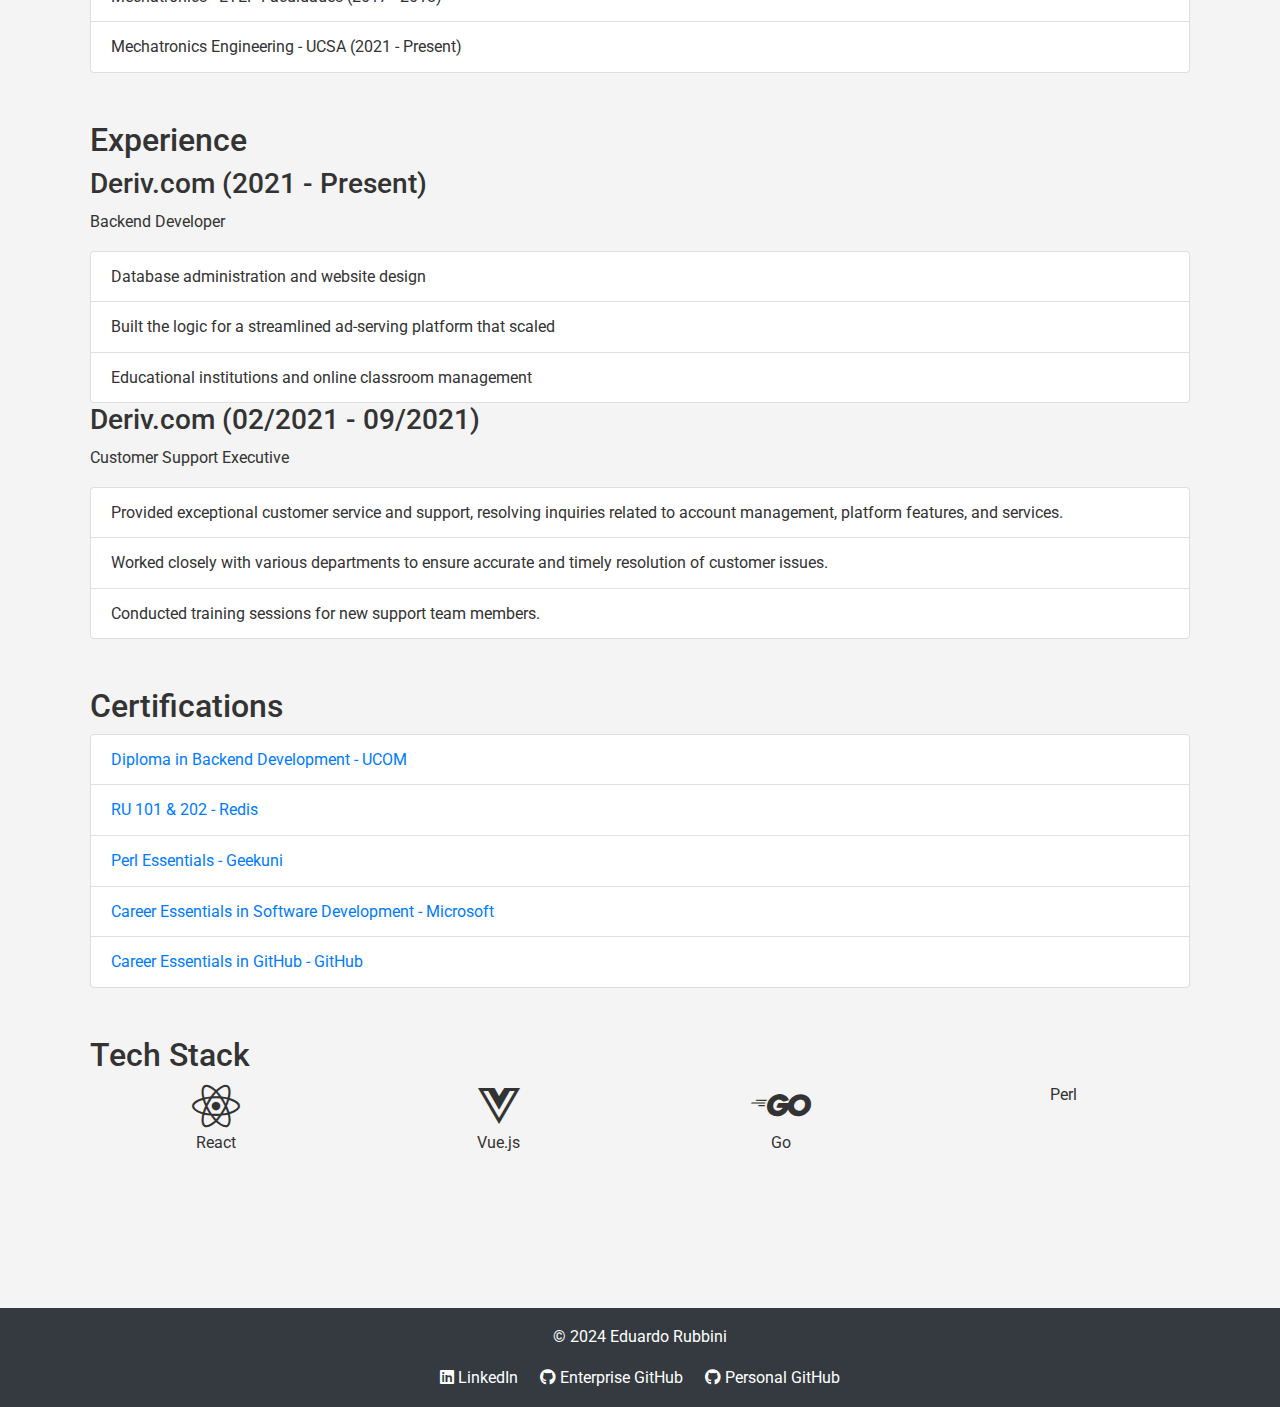
==== commit 86d323f9: "Enhancements" ====
--- a/resume_en.html
+++ b/resume_en.html
@@ -10,29 +10,51 @@
     <link rel="stylesheet" href="styles.css">
     <link rel="stylesheet" href="https://cdnjs.cloudflare.com/ajax/libs/font-awesome/6.0.0-beta3/css/all.min.css">
     <link rel="icon" href="favicon.ico" type="image/x-icon">
+    <script async src="https://www.googletagmanager.com/gtag/js?id=YOUR_TRACKING_ID"></script>
+    <script>
+      window.dataLayer = window.dataLayer || [];
+      function gtag(){dataLayer.push(arguments);}
+      gtag('js', new Date());
+      gtag('config', 'YOUR_TRACKING_ID');
+    </script>
     <script src="https://code.jquery.com/jquery-3.5.1.slim.min.js"></script>
     <script src="https://cdn.jsdelivr.net/npm/@popperjs/core@2.9.2/dist/umd/popper.min.js"></script>
     <script src="https://stackpath.bootstrapcdn.com/bootstrap/4.5.2/js/bootstrap.min.js"></script>
     <script src="scripts.js" defer></script>
 </head>
 <body>
+    <nav class="navbar navbar-expand-lg navbar-dark bg-dark fixed-top">
+        <div class="container">
+            <a class="navbar-brand" href="#">Eduardo Rubbini</a>
+            <button class="navbar-toggler" type="button" data-toggle="collapse" data-target="#navbarNav" aria-controls="navbarNav" aria-expanded="false" aria-label="Toggle navigation">
+                <span class="navbar-toggler-icon"></span>
+            </button>
+            <div class="collapse navbar-collapse" id="navbarNav">
+                <ul class="navbar-nav ml-auto">
+                    <li class="nav-item"><a class="nav-link" href="#contact">Contact</a></li>
+                    <li class="nav-item"><a class="nav-link" href="#skills">Skills</a></li>
+                    <li class="nav-item"><a class="nav-link" href="#languages">Languages</a></li>
+                    <li class="nav-item"><a class="nav-link" href="#education">Education</a></li>
+                    <li class="nav-item"><a class="nav-link" href="#experience">Experience</a></li>
+                    <li class="nav-item"><a class="nav-link" href="#certifications">Certifications</a></li>
+                    <li class="nav-item"><a class="nav-link" href="#tech-stack">Tech Stack</a></li>
+                </ul>
+            </div>
+        </div>
+    </nav>
     <button id="darkModeToggle" class="btn btn-dark"><i id="darkModeIcon" class="fas fa-moon"></i></button>
-    <div class="container mt-4">
-        <header class="header text-center bg-dark text-white py-5">
-            <h1>Eduardo Rubbini</h1>
-            <p>Backend Developer</p>
-        </header>
-        <nav class="nav justify-content-center bg-secondary py-2 fixed-top">
-            <ul class="nav">
-                <li class="nav-item"><a class="nav-link text-white" href="#contact">Contact</a></li>
-                <li class="nav-item"><a class="nav-link text-white" href="#skills">Skills</a></li>
-                <li class="nav-item"><a class="nav-link text-white" href="#languages">Languages</a></li>
-                <li class="nav-item"><a class="nav-link text-white" href="#education">Education</a></li>
-                <li class="nav-item"><a class="nav-link text-white" href="#experience">Experience</a></li>
-                <li class="nav-item"><a class="nav-link text-white" href="#certifications">Certifications</a></li>
-            </ul>
-        </nav>
-        <main>
+    <header class="header text-center text-white" style="background: url('background.jpg') no-repeat center center; background-size: cover;">
+        <div class="container">
+            <div class="row">
+                <div class="col-lg-8 mx-auto">
+                    <h1 class="text-uppercase">Eduardo Rubbini</h1>
+                    <p class="lead">Backend Developer</p>
+                </div>
+            </div>
+        </div>
+    </header>
+    <section class="py-5">
+        <div class="container">
             <div class="language-buttons text-center mt-4 mb-4">
                 <a href="resume_en.html" class="btn btn-primary">English</a>
                 <a href="resume_es.html" class="btn btn-secondary">Español</a>
@@ -98,23 +120,130 @@
             <section id="certifications" class="mb-5">
                 <h2>Certifications</h2>
                 <ul class="list-group">
-                    <li class="list-group-item">Diploma in Backend Development - UCOM</li>
-                    <li class="list-group-item">RU 101 & 202 - Redis</li>
-                    <li class="list-group-item">Perl Essentials - Geekuni</li>
-                    <li class="list-group-item">Career Essentials in Software Development - Microsoft</li>
-                    <li class="list-group-item">Career Essentials in GitHub - GitHub</li>
-                </ul>
-            </section>
-        </main>
-        <footer class="footer bg-dark text-white text-center py-3">
-            <p>&copy; 2024 Eduardo Rubbini</p>
-            <ul class="list-inline">
-                <li class="list-inline-item"><a href="https://linkedin.com/in/eduardo-rubbini" class="text-white"><i class="fab fa-linkedin"></i> LinkedIn</a></li>
-                <li class="list-inline-item"><a href="https://github.com/eduardo-deriv" class="text-white"><i class="fab fa-github"></i> Enterprise GitHub</a></li>
-                <li class="list-inline-item"><a href="https://github.com/your-personal-github" class="text-white"><i class="fab fa-github"></i> Personal GitHub</a></li>
-            </ul>
-        </footer>
-    </div>
+                    <li class="list-group-item">
+                        <a href="https://www.example.com" data-toggle="tooltip" title="UCOM - Diploma in Backend Development">Diploma in Backend Development - UCOM</a>
+                    </li>
+                    <li class="list-group-item">
+                        <a href="https://www.example.com" data-toggle="tooltip" title="Redis - RU 101 & 202">RU 101 & 202 - Redis</a>
+                    </li>
+                    <li class="list-group-item">
+                        <a href="https://www.example.com" data-toggle="tooltip" title="Geekuni - Perl Essentials">Perl Essentials - Geekuni</a>
+                    </li>
+                    <li class="list-group-item">
+                        <a href="https://www.example.com" data-toggle="tooltip" title="Microsoft - Career Essentials in Software Development">Career Essentials in Software Development - Microsoft</a>
+                    </li>
+                    <li class="list-group-item">
+                        <a href="https://www.example.com" data-toggle="tooltip" title="GitHub - Career Essentials in GitHub">Career Essentials in GitHub - GitHub</a>
+                    </li>
+                </ul>
+            </section>
+
+            <section id="tech-stack" class="mb-5">
+                <h2>Tech Stack</h2>
+                <div class="row text-center">
+                    <div class="col-md-3">
+                        <i class="fab fa-react fa-3x" data-toggle="modal" data-target="#reactModal"></i>
+                        <p>React</p>
+                    </div>
+                    <div class="col-md-3">
+                        <i class="fab fa-vuejs fa-3x" data-toggle="modal" data-target="#vueModal"></i>
+                        <p>Vue.js</p>
+                    </div>
+                    <div class="col-md-3">
+                        <i class="fab fa-golang fa-3x" data-toggle="modal" data-target="#goModal"></i>
+                        <p>Go</p>
+                    </div>
+                    <div class="col-md-3">
+                        <i class="fab fa-perl fa-3x" data-toggle="modal" data-target="#perlModal"></i>
+                        <p>Perl</p>
+                    </div>
+                </div>
+            </section>
+        </div>
+    </section>
+    <footer class="footer bg-dark text-white text-center py-3">
+        <p>&copy; 2024 Eduardo Rubbini</p>
+        <ul class="list-inline">
+            <li class="list-inline-item"><a href="https://linkedin.com/in/eduardo-rubbini" class="text-white"><i class="fab fa-linkedin"></i> LinkedIn</a></li>
+            <li class="list-inline-item"><a href="https://github.com/eduardo-deriv" class="text-white"><i class="fab fa-github"></i> Enterprise GitHub</a></li>
+            <li class="list-inline-item"><a href="https://github.com/your-personal-github" class="text-white"><i class="fab fa-github"></i> Personal GitHub</a></li>
+        </ul>
+    </footer>
     <button id="backToTop" class="btn btn-dark"><i class="fas fa-arrow-up"></i></button>
+
+    <!-- Modals for Tech Stack -->
+    <div class="modal fade" id="reactModal" tabindex="-1" role="dialog" aria-labelledby="reactModalLabel" aria-hidden="true">
+        <div class="modal-dialog" role="document">
+            <div class="modal-content">
+                <div class="modal-header">
+                    <h5 class="modal-title" id="reactModalLabel">React</h5>
+                    <button type="button" class="close" data-dismiss="modal" aria-label="Close">
+                        <span aria-hidden="true">&times;</span>
+                    </button>
+                </div>
+                <div class="modal-body">
+                    React is a JavaScript library for building user interfaces. It is maintained by Facebook and a community of individual developers and companies.
+                    <br><a href="https://reactjs.org/" target="_blank">Learn more about React</a>
+                </div>
+            </div>
+        </div>
+    </div>
+
+    <div class="modal fade" id="vueModal" tabindex="-1" role="dialog" aria-labelledby="vueModalLabel" aria-hidden="true">
+        <div class="modal-dialog" role="document">
+            <div class="modal-content">
+                <div class="modal-header">
+                    <h5 class="modal-title" id="vueModalLabel">Vue.js</h5>
+                    <button type="button" class="close" data-dismiss="modal" aria-label="Close">
+                        <span aria-hidden="true">&times;</span>
+                    </button>
+                </div>
+                <div class="modal-body">
+                    Vue.js is an open-source model–view–viewmodel JavaScript framework for building user interfaces and single-page applications. It was created by Evan You.
+                    <br><a href="https://vuejs.org/" target="_blank">Learn more about Vue.js</a>
+                </div>
+            </div>
+        </div>
+    </div>
+
+    <div class="modal fade" id="goModal" tabindex="-1" role="dialog" aria-labelledby="goModalLabel" aria-hidden="true">
+        <div class="modal-dialog" role="document">
+            <div class="modal-content">
+                <div class="modal-header">
+                    <h5 class="modal-title" id="goModalLabel">Go</h5>
+                    <button type="button" class="close" data-dismiss="modal" aria-label="Close">
+                        <span aria-hidden="true">&times;</span>
+                    </button>
+                </div>
+                <div class="modal-body">
+                    Go is a statically typed, compiled programming language designed at Google. It is syntactically similar to C but with memory safety, garbage collection, structural typing, and CSP-style concurrency.
+                    <br><a href="https://golang.org/" target="_blank">Learn more about Go</a>
+                </div>
+            </div>
+        </div>
+    </div>
+
+    <div class="modal fade" id="perlModal" tabindex="-1" role="dialog" aria-labelledby="perlModalLabel" aria-hidden="true">
+        <div class="modal-dialog" role="document">
+            <div class="modal-content">
+                <div class="modal-header">
+                    <h5 class="modal-title" id="perlModalLabel">Perl</h5>
+                    <button type="button" class="close" data-dismiss="modal" aria-label="Close">
+                        <span aria-hidden="true">&times;</span>
+                    </button>
+                </div>
+                <div class="modal-body">
+                    Perl is a family of two high-level, general-purpose, interpreted, dynamic programming languages. "Perl" refers to Perl 5, but from 2000 to 2019 it also referred to its redesigned "sister" language, Perl 6, before the latter's name was officially changed to Raku.
+                    <br><a href="https://www.perl.org/" target="_blank">Learn more about Perl</a>
+                </div>
+            </div>
+        </div>
+    </div>
+
+    <script>
+        $(function () {
+            $('[data-toggle="tooltip"]').tooltip();
+        });
+    </script>
 </body>
 </html>
--- a/styles.css
+++ b/styles.css
@@ -12,7 +12,24 @@
 .header {
     background: url('background.jpg') no-repeat center center;
     background-size: cover;
-    transition: background 0.3s ease;
+    padding: 100px 0;
+}
+
+.header h1 {
+    font-size: 3em;
+    font-weight: bold;
+}
+
+.header p {
+    font-size: 1.5em;
+}
+
+.navbar {
+    transition: background-color 0.3s ease;
+}
+
+.navbar-dark .navbar-nav .nav-link {
+    transition: color 0.3s ease;
 }
 
 .language-buttons .btn {
@@ -36,8 +53,8 @@
     background: #444;
 }
 
-.dark-mode .nav {
-    background: #555;
+.dark-mode .navbar {
+    background-color: #555;
 }
 
 .dark-mode .footer {
@@ -157,3 +174,13 @@
 #backToTop.show {
     display: block;
 }
+
+/* Tech Stack Icons */
+#tech-stack .fa-3x {
+    cursor: pointer;
+    transition: color 0.3s ease;
+}
+
+#tech-stack .fa-3x:hover {
+    color: #007bff;
+}
